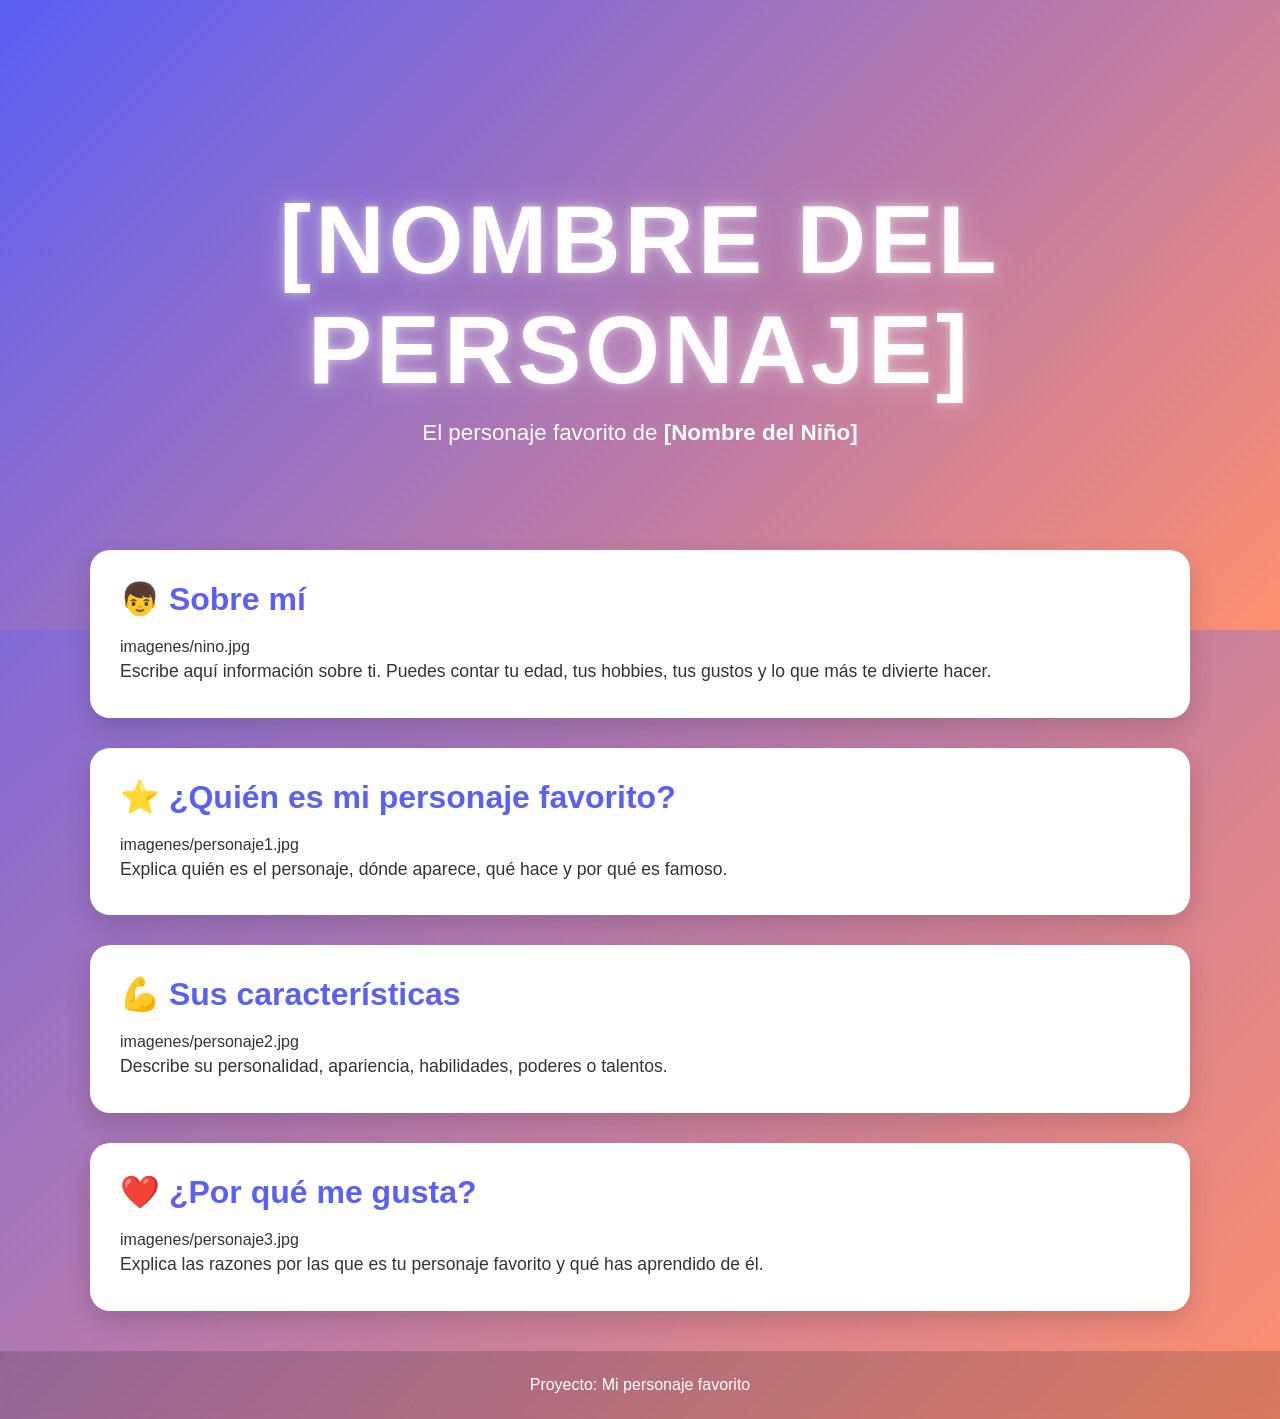
==== docs/personajeFavorito/index.html @ 4fa87bc4 "Automated update" ====
<!DOCTYPE html>
<html lang="es">

<head>
    <meta charset="UTF-8">
    <meta name="viewport" content="width=device-width, initial-scale=1.0">
    <title>[Nombre del Personaje]</title>
    <link rel="stylesheet" href="style.css">
</head>

<body>

    <header class="hero">
        <div class="hero-content">
            <h1>[NOMBRE DEL PERSONAJE]</h1>
            <p>El personaje favorito de <strong>[Nombre del Niño]</strong></p>
        </div>
    </header>

    <main>

        <section class="card">
            <h2>👦 Sobre mí</h2>
            imagenes/nino.jpg

            <p>
                Escribe aquí información sobre ti.
                Puedes contar tu edad, tus hobbies,
                tus gustos y lo que más te divierte hacer.
            </p>
        </section>

        <section class="card">
            <h2>⭐ ¿Quién es mi personaje favorito?</h2>
            imagenes/personaje1.jpg

            <p>
                Explica quién es el personaje, dónde aparece,
                qué hace y por qué es famoso.
            </p>
        </section>

        <section class="card">
            <h2>💪 Sus características</h2>
            imagenes/personaje2.jpg

            <p>
                Describe su personalidad, apariencia,
                habilidades, poderes o talentos.
            </p>
        </section>

        <section class="card">
            <h2>❤️ ¿Por qué me gusta?</h2>
            imagenes/personaje3.jpg

            <p>
                Explica las razones por las que es tu personaje favorito
                y qué has aprendido de él.
            </p>
        </section>

    </main>

    <footer>
        <p>Proyecto: Mi personaje favorito</p>
    </footer>

</body>

</html>
---- docs/personajeFavorito/style.css ----
/*======================================
  PALETA DE COLORES
======================================*/
:root {
    --color-primario: #5b5ff5;
    --color-secundario: #ff8f70;
}

/*======================================
  CONFIGURACIÓN GENERAL
======================================*/
* {
    margin: 0;
    padding: 0;
    box-sizing: border-box;
}

body {
    font-family: "Segoe UI", Arial, sans-serif;

    background: linear-gradient(
        135deg,
        var(--color-primario),
        var(--color-secundario)
    );

    min-height: 100vh;
    color: #333;
}

/*======================================
  HERO
======================================*/
.hero {
    height: 70vh;

    display: flex;
    justify-content: center;
    align-items: center;

    text-align: center;

    background: linear-gradient(
        135deg,
        var(--color-primario),
        var(--color-secundario)
    );

    color: white;
}

.hero-content {
    animation: aparecer 1.5s ease;
}

.hero h1 {
    font-size: clamp(3rem, 8vw, 6rem);
    letter-spacing: 4px;
    text-transform: uppercase;

    text-shadow:
        0 0 10px rgba(255,255,255,.5),
        0 0 30px rgba(255,255,255,.3);

    animation: flotar 3s ease-in-out infinite;
}

.hero p {
    font-size: 1.4rem;
    margin-top: 15px;
}

/*======================================
  CONTENEDOR
======================================*/
main {
    width: 90%;
    max-width: 1100px;

    margin: -80px auto 40px;
}

/*======================================
  TARJETAS
======================================*/
.card {
    background: white;

    margin-bottom: 30px;
    padding: 30px;

    border-radius: 20px;

    box-shadow: 0 10px 25px rgba(0,0,0,.15);

    transition: .3s;
}

.card:hover {
    transform: translateY(-8px);
}

.card h2 {
    color: var(--color-primario);
    margin-bottom: 20px;
    font-size: 2rem;
}

.card img {
    width: 100%;
    max-width: 450px;

    display: block;
    margin: 20px auto;

    border-radius: 15px;

    transition: .4s;
}

.card img:hover {
    transform: scale(1.05);
}

.card p {
    font-size: 1.1rem;
    line-height: 1.8;
}

/*======================================
  FOOTER
======================================*/
footer {
    text-align: center;

    padding: 25px;

    color: white;

    background: rgba(0,0,0,.15);

    backdrop-filter: blur(5px);
}

/*======================================
  ANIMACIONES
======================================*/
@keyframes aparecer {
    from {
        opacity: 0;
        transform: translateY(40px);
    }

    to {
        opacity: 1;
        transform: translateY(0);
    }
}

@keyframes flotar {
    0% {
        transform: translateY(0);
    }

    50% {
        transform: translateY(-10px);
    }

    100% {
        transform: translateY(0);
    }
}

/*======================================
  RESPONSIVE
======================================*/
@media (max-width: 768px) {

    .hero {
        height: 55vh;
    }

    .hero p {
        font-size: 1rem;
    }

    .card {
        padding: 20px;
    }

    .card h2 {
        font-size: 1.5rem;
    }
}
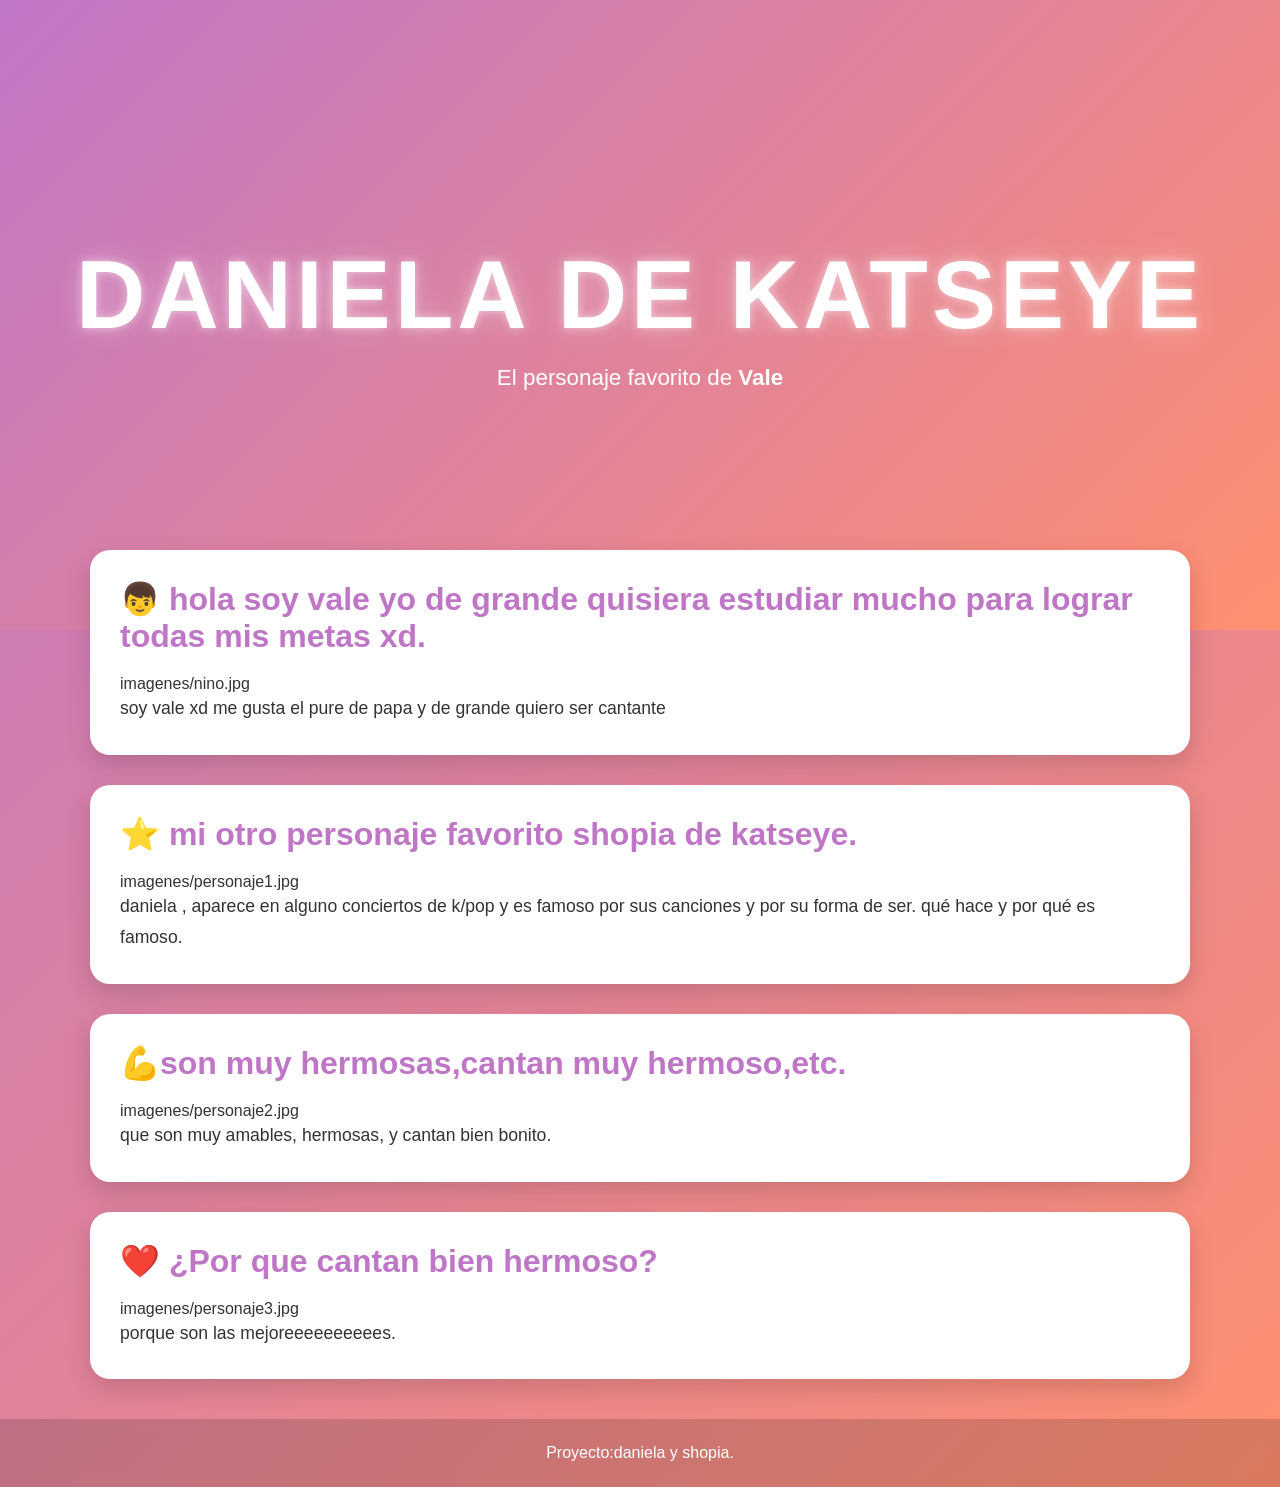
==== commit bf069a7a: "hola soy alice es mi nprimer envio" ====
--- a/docs/personajeFavorito/index.html
+++ b/docs/personajeFavorito/index.html
@@ -12,58 +12,62 @@
 
     <header class="hero">
         <div class="hero-content">
-            <h1>[NOMBRE DEL PERSONAJE]</h1>
-            <p>El personaje favorito de <strong>[Nombre del Niño]</strong></p>
+            <h1>daniela de katseye</h1>
+            <p>El personaje favorito de <strong>Vale</strong></p>
         </div>
     </header>
 
     <main>
 
         <section class="card">
-            <h2>👦 Sobre mí</h2>
+            <h2>👦 hola soy vale yo de grande  quisiera estudiar mucho para lograr todas mis metas xd.
+
+            </h2>
             imagenes/nino.jpg
 
             <p>
-                Escribe aquí información sobre ti.
-                Puedes contar tu edad, tus hobbies,
-                tus gustos y lo que más te divierte hacer.
+                soy vale xd me gusta el pure de papa y de grande quiero ser cantante
+
+        
             </p>
         </section>
 
         <section class="card">
-            <h2>⭐ ¿Quién es mi personaje favorito?</h2>
+            <h2>⭐ mi otro personaje favorito shopia de katseye.</h2>
             imagenes/personaje1.jpg
 
             <p>
-                Explica quién es el personaje, dónde aparece,
+                daniela , aparece en alguno conciertos de k/pop y es famoso por sus canciones y por su forma de ser.
+
                 qué hace y por qué es famoso.
             </p>
         </section>
 
         <section class="card">
-            <h2>💪 Sus características</h2>
+            <h2>💪son muy hermosas,cantan muy hermoso,etc.</h2>
             imagenes/personaje2.jpg
 
             <p>
-                Describe su personalidad, apariencia,
-                habilidades, poderes o talentos.
+                que son muy amables, hermosas,
+                y cantan bien bonito.
             </p>
         </section>
 
         <section class="card">
-            <h2>❤️ ¿Por qué me gusta?</h2>
+            <h2>❤️ ¿Por que cantan bien hermoso?</h2>
             imagenes/personaje3.jpg
 
             <p>
-                Explica las razones por las que es tu personaje favorito
-                y qué has aprendido de él.
+             porque son las mejoreeeeeeeeees.
             </p>
         </section>
 
     </main>
 
     <footer>
-        <p>Proyecto: Mi personaje favorito</p>
+        <p>Proyecto:daniela y shopia.
+
+        </p>
     </footer>
 
 </body>
--- a/docs/personajeFavorito/style.css
+++ b/docs/personajeFavorito/style.css
@@ -2,7 +2,7 @@
   PALETA DE COLORES
 ======================================*/
 :root {
-    --color-primario: #5b5ff5;
+    --color-primario: #c076c7;
     --color-secundario: #ff8f70;
 }
 
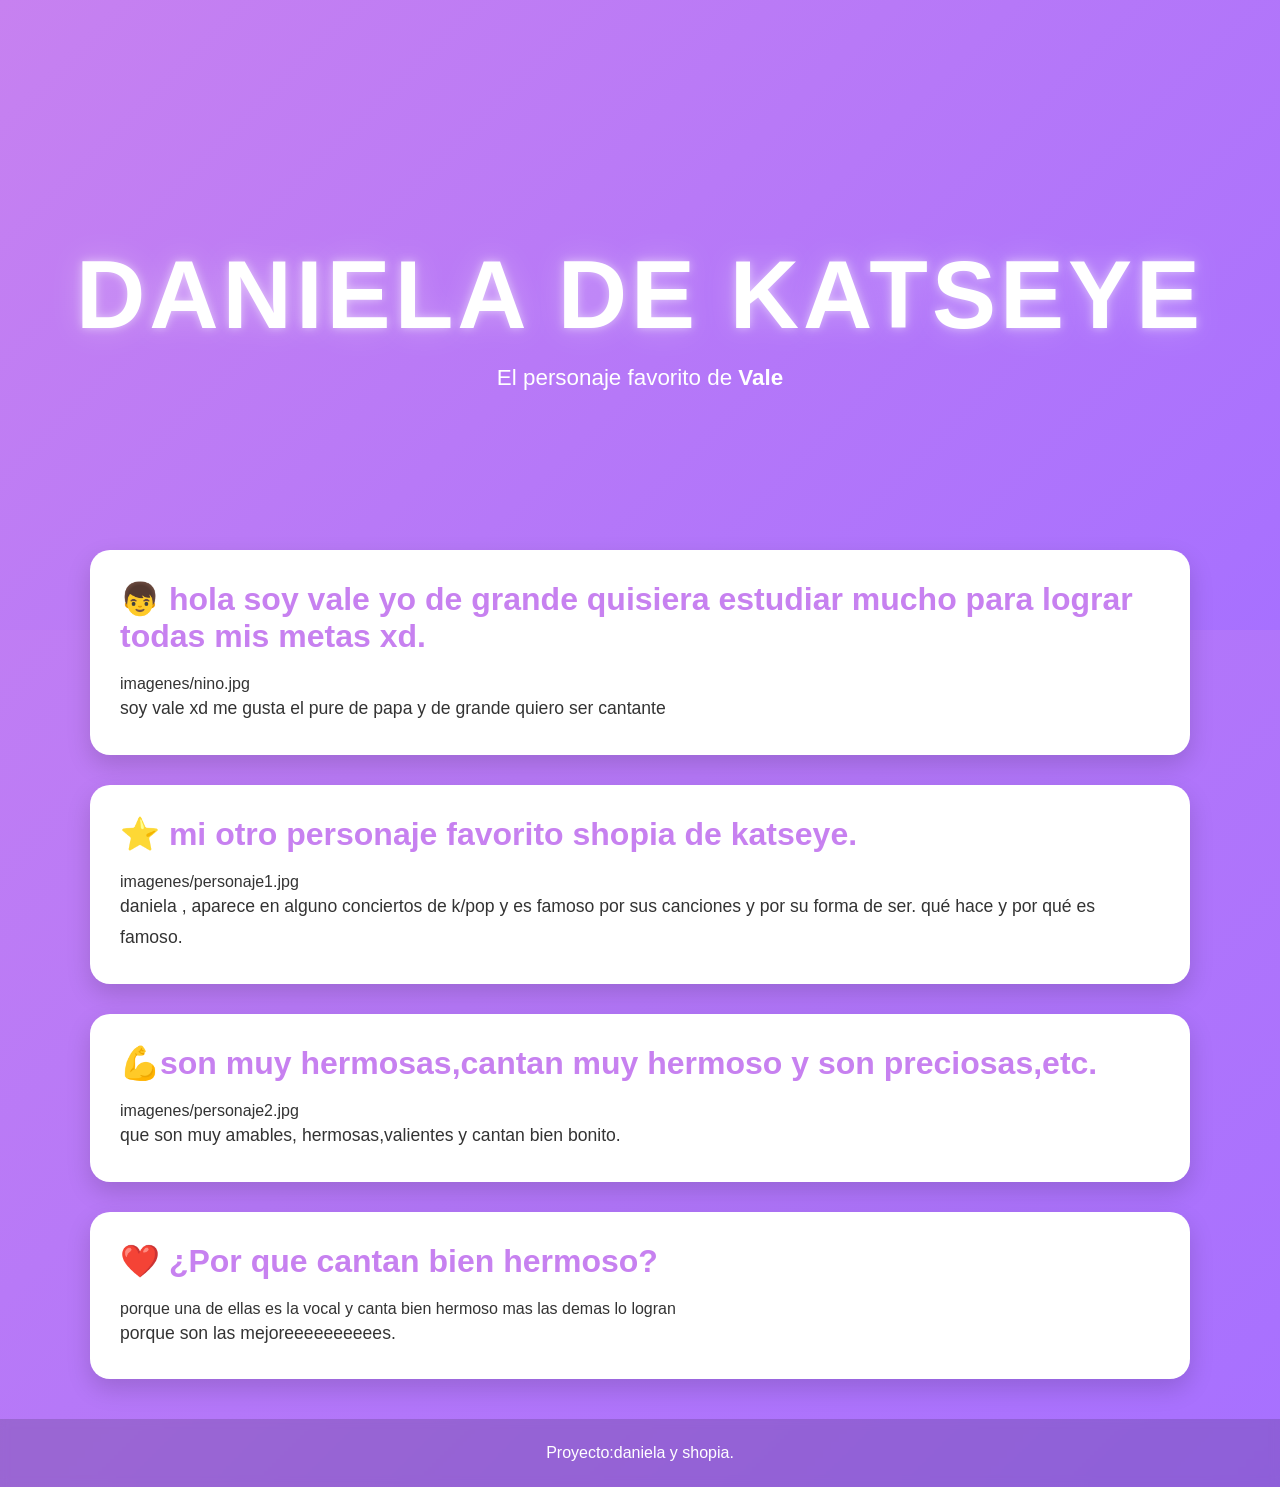
==== commit 80946b93: "hola" ====
--- a/docs/personajeFavorito/index.html
+++ b/docs/personajeFavorito/index.html
@@ -44,18 +44,19 @@
         </section>
 
         <section class="card">
-            <h2>💪son muy hermosas,cantan muy hermoso,etc.</h2>
+            <h2>💪son muy hermosas,cantan muy hermoso y son preciosas,etc.</h2>
             imagenes/personaje2.jpg
 
             <p>
-                que son muy amables, hermosas,
+                que son muy amables, hermosas,valientes
+                
                 y cantan bien bonito.
             </p>
         </section>
 
         <section class="card">
             <h2>❤️ ¿Por que cantan bien hermoso?</h2>
-            imagenes/personaje3.jpg
+             porque una de ellas es la vocal y canta bien hermoso mas las demas lo logran
 
             <p>
              porque son las mejoreeeeeeeeees.
--- a/docs/personajeFavorito/style.css
+++ b/docs/personajeFavorito/style.css
@@ -2,8 +2,8 @@
   PALETA DE COLORES
 ======================================*/
 :root {
-    --color-primario: #c076c7;
-    --color-secundario: #ff8f70;
+    --color-primario: #c781f0;
+    --color-secundario: #a770ff;
 }
 
 /*======================================
